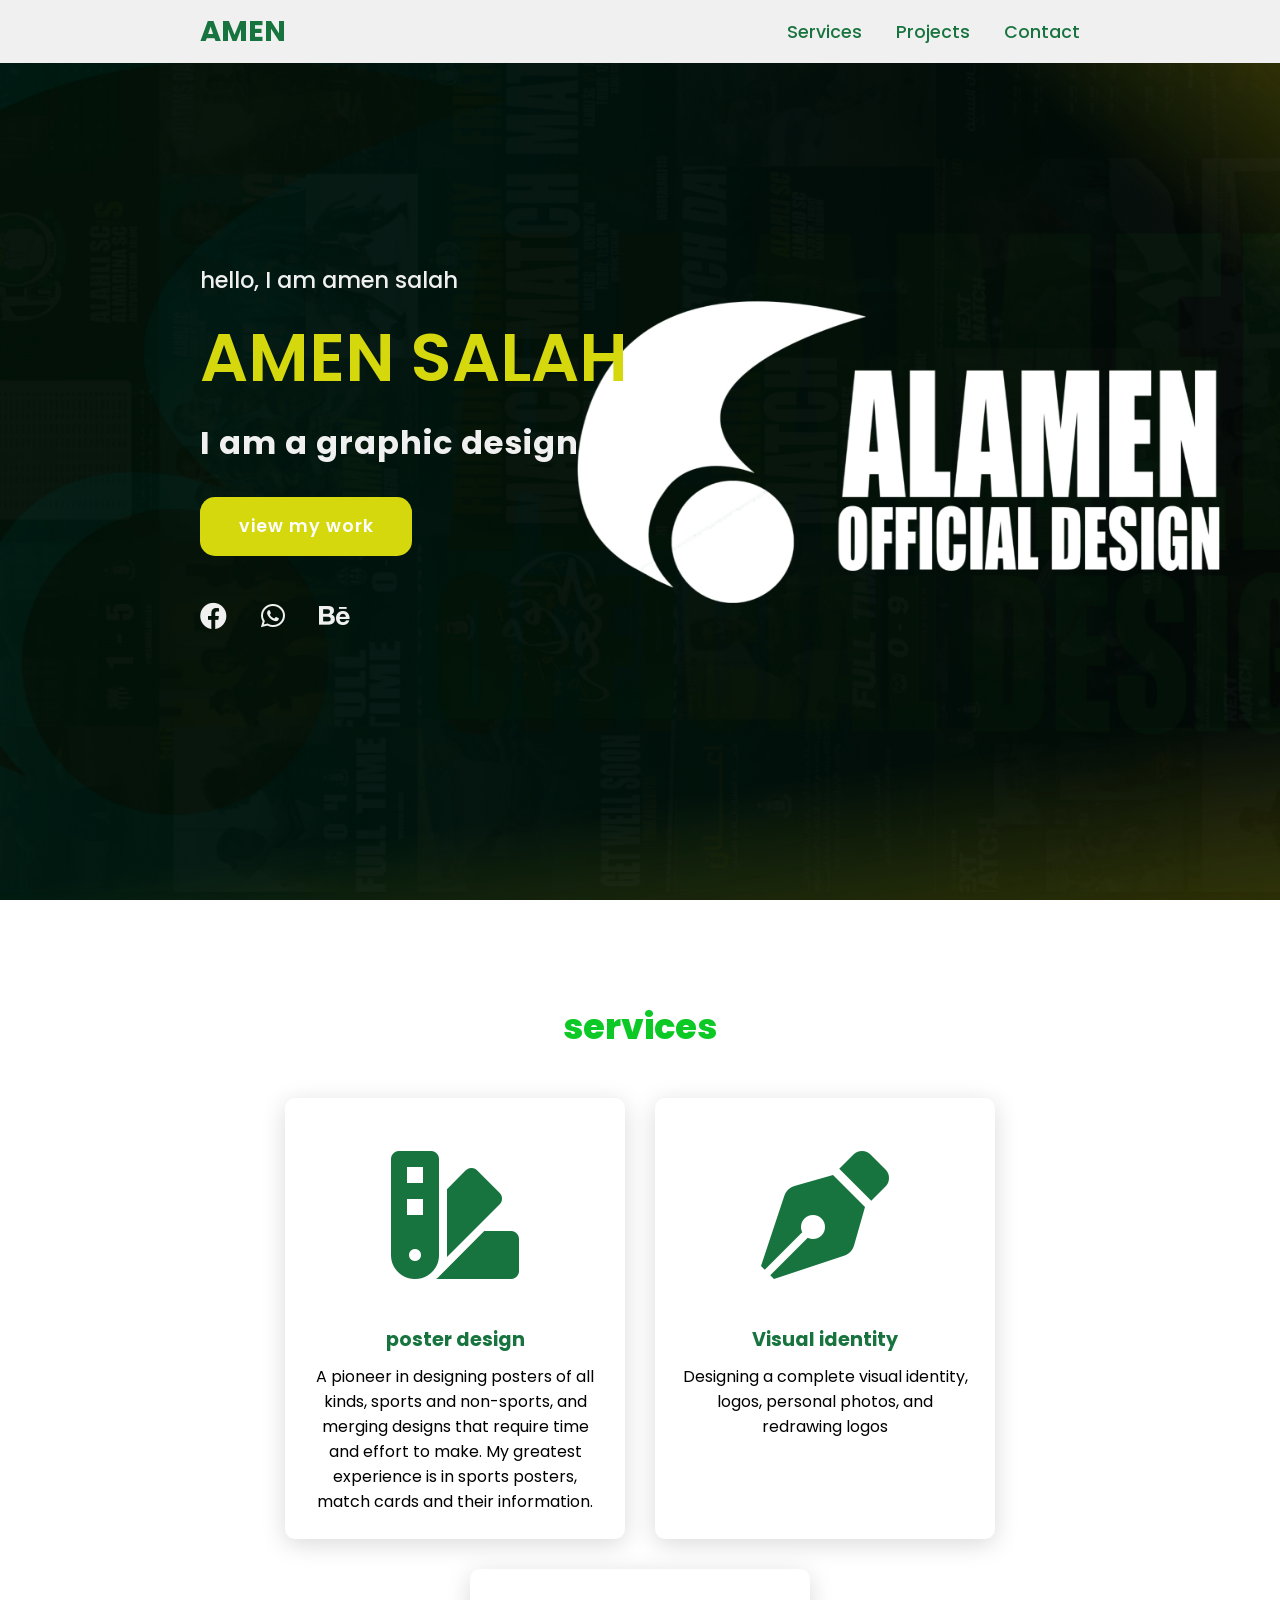
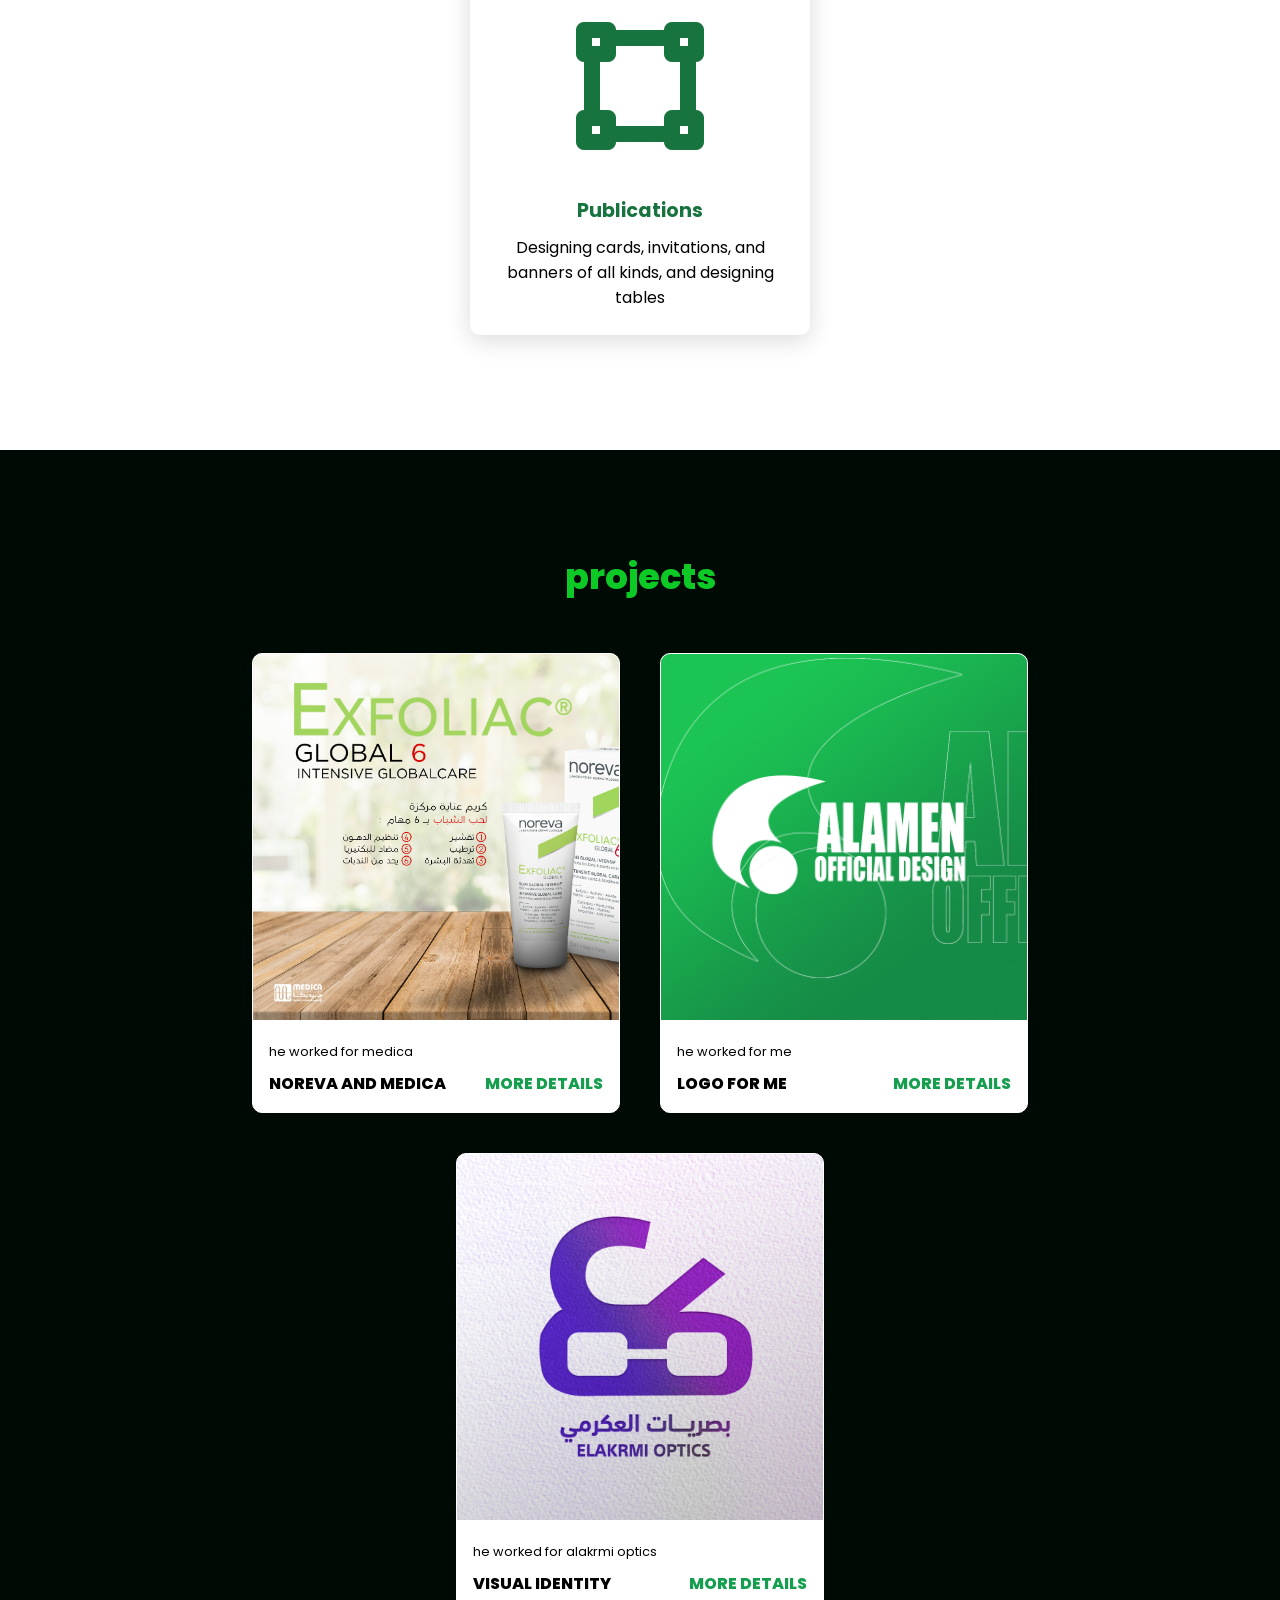
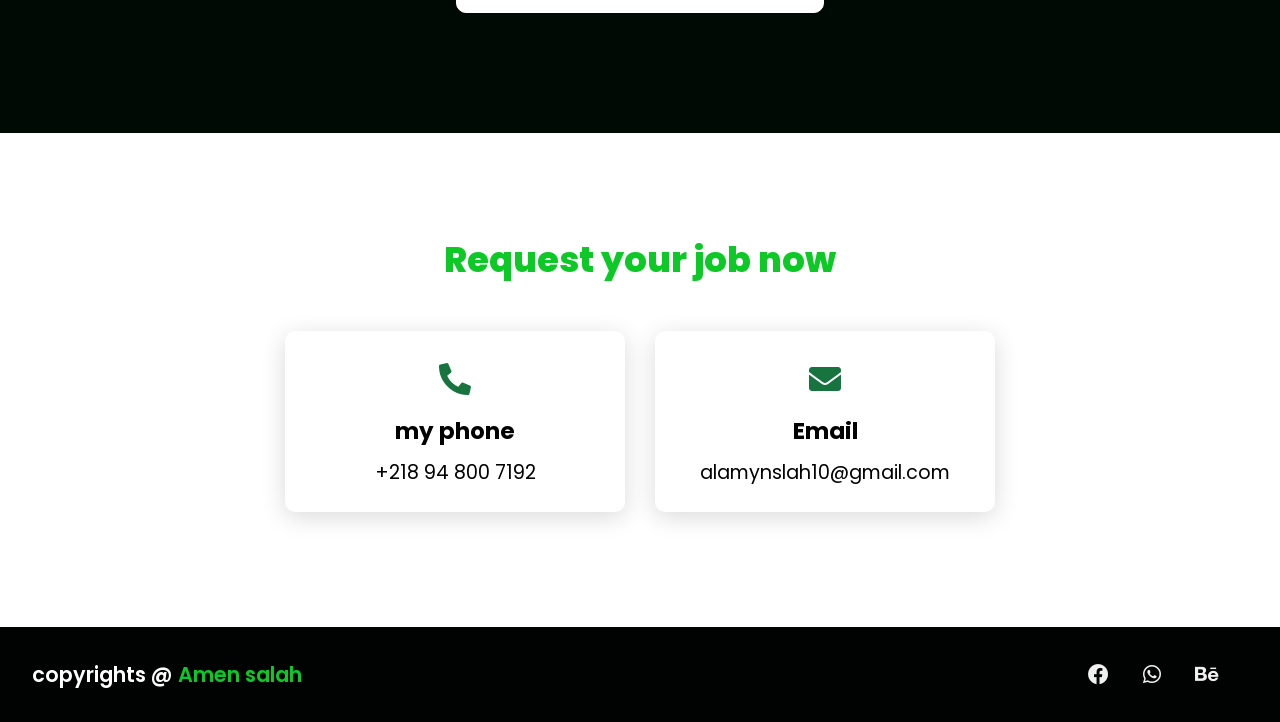
==== index.html @ eafa8920 "Add files via upload" ====
<!DOCTYPE html>
<html lang="en">
<head>
    <meta charset="UTF-8">
    <meta name="viewport" content="width=device-width, initial-scale=1.0">
    <link rel="stylesheet" href="https://cdnjs.cloudflare.com/ajax/libs/font-awesome/5.15.4/css/all.min.css">
    <link rel="stylesheet" href="style.css">
    <title>Amen salah</title>
</head>
<body>

    <header>
        <a href="#" class="Logo">AMEN</a>
        <nav class="navigation"> 
            <a href="#services">Services</a>
            <a href="#projects">Projects</a>
            <a href="#contact">Contact</a>
        </nav>
    </header>
    


    <section class="main">
        <div>
            <h2>hello, I am amen salah<br><span>AMEN SALAH</span></h2>
            <h3>I am a graphic design</h3>
            <a href="projects" class="main-btn">view my work</a>
            <div class="social-icons">
                <a href="https://www.facebook.com/profile.php?id=100058685013651"><i class="fab fa-facebook"></i></a>
                <a href="https://wh.ms/218948007192"><i class="fab fa-whatsapp"></i></a>
                <a href="https://www.behance.net/amensalahaddinbelaid"><i class="fab fa-behance"></i></a>
            </div>
        </div>
    </section>

    <section class="cards" id="services">
        <h2 class="title">services</h2>
        <div class="content">
    <div class="card">
        <div class="icon">
            <i class="fas fa-swatchbook"></i>
        </div>
        <div class="info">
            <h3>poster design</h3>
            <p>A pioneer in designing posters of all kinds, sports and non-sports, and merging designs that require time and effort to make. My greatest experience is in sports posters, match cards and their information.</p>
        </div>
    </div>
    <div class="card">
        <div class="icon">
            <i class="fas fa-pen-nib"></i>
        </div>
        <div class="info">
            <h3>Visual identity</h3>
            <p>Designing a complete visual identity, logos, personal photos, and redrawing logos</p>
        </div>
    </div>
    <div class="card">
        <div class="icon">
            <i class="fas fa-vector-square"></i>
        </div>
        <div class="info">
            <h3>Publications</h3>
            <p>Designing cards, invitations, and banners of all kinds, and designing tables</p>
        </div>
    </div>
        </div>
    </section>

    <section class="projects" id="projects">
        <h2 class="title">projects</h2>
        <div class="content">
            <div class="project-card">
                <div class="project-image">
                    <img src="images/نهتا.jpg" alt="">
                </div>
                <div class="project-info">
                    <p class="project-category">he worked for medica</p>
                    <strong class="project-title">
                        <span>noreva and medica</span>
                        <a href="https://www.behance.net/gallery/182348035/noreva-and-medica" class="more-details">MORE DETAILS</a>
                    </strong>
                </div>
            </div>
            <div class="project-card">
                <div class="project-image">
                    <img src="images/ghgcjh.jpg" alt="">
                </div>
                <div class="project-info">
                    <p class="project-category">he worked for me</p>
                    <strong class="project-title">
                        <span>Logo for me</span>
                        <a href="https://www.behance.net/gallery/182348529/Logo-for-me" class="more-details">MORE DETAILS</a>
                    </strong>
                </div>
            </div>
            <div class="project-card">
                <div class="project-image">
                    <img src="images/9866103_223.jpg" alt="">
                </div>
                <div class="project-info">
                    <p class="project-category">he worked for alakrmi optics</p>
                    <strong class="project-title">
                        <span>Visual identity</span>
                        <a href="https://www.behance.net/gallery/182348913/Alakrmi-optice" class="more-details">MORE DETAILS</a>
                    </strong>
                </div>
            </div>
        </div>
    </section>

    <section class="cards contact" id="contact">
        <h2 class="title">Request your job now</h2>
        <div class="contact">
            <div class="card">
                <div class="icon">
                    <i class="fas fa-phone-alt"></i>
                </div>
                <div class="info">
                    <h3>my phone</h3>
                    <p>+218 94 800 7192</p>
                </div>
            </div>
            <div class="card">
                <div class="icon">
                    <i class="fas fa-envelope"></i>
                </div>
                <div class="info">
                    <h3>Email</h3>
                    <p>alamynslah10@gmail.com</p>
                </div>
            </div>
        <div>
    </section>

    <footer class="footer">
        <p class="footer-title">copyrights @ <span>Amen salah</span></p>
        <div class="social-icons">
            <a href="https://www.facebook.com/profile.php?id=100058685013651"><i class="fab fa-facebook"></i></a>
            <a href="https://wh.ms/218948007192"><i class="fab fa-whatsapp"></i></a>
            <a href="https://www.behance.net/amensalahaddinbelaid"><i class="fab fa-behance"></i></a>
        </div>
    </footer>

</body>
</html>
---- style.css ----
@import url('https://fonts.googleapis.com/css2?family=Poppins:ital,wght@0,200;0,300;0,400;0,500;0,600;0,700;0,800;0,900;1,100;1,200;1,300;1,400;1,500;1,600;1,700;1,800;1,900&display=swap');

*{
    font-family: 'Poppins', sans-serif;
    margin: 0;
    padding: 0;
    box-sizing: border-box;
    scroll-behavior: smooth;
}

header{
    background-color:#f0f0f0 ;
    width: 100%;
    position: fixed;
    z-index: 999;
    display: flex;
    justify-content: space-between;
    align-items: center;
    padding: 10px 200px ;
}


.Logo{
    text-decoration: none;
    color: #18743e;
    text-transform: uppercase;
    font-weight: 700;
    font-size: 1.8em;
}

.navigation a{
    color: #18743e;
    text-decoration: none;
    font-size: 1.1em;
    font-weight: 500;
    padding-left: 30px;
}

.navigation a:hover{
    color: rgb(177, 221, 17);
}

section {
    padding: 100px 200px;
}

.main {
    width: 100%;
    min-height: 100vh;
    display: flex;
    align-items: center;
    background: url(images/٢٠٢٣١٠١٦_٢٢٤٨١٤.jpg) no-repeat;
    background-size: cover;
    background-position: center;
    background-attachment: fixed;
}

.main h2 {
    color: #f0f0f0;
    font-size: 1.4em;
    font-weight: 500;
}

.main h2 span {
    display: inline-block;
    margin-top: 10px;
    color: #d5d80d;
    font-size: 3em;
    font-weight: 600;
}

.main h3 {
    color: #f0f0f0;
    font-size: 2em;
    font-weight: 700;
    letter-spacing: 1px;
    margin-top: 10px;
    margin-bottom: 30px;
}

.main-btn {
    color: #ffffff;
    background-color: #d5d80d;
    text-decoration: none;
    font-size: 1.1em;
    font-weight: 600;
    display: inline-block;
    padding: 0.9375em 2.1875em;
    letter-spacing: 1px;
    border-radius: 15px;
    margin-bottom: 40px;
    transition: 0.7s ease;
}

.main-btn:hover {
    background-color: #9fa110;
    transform: scale(1.1, 1.1);
}

.social-icons a {
    color: #f0f0f0;
    font-size: 1.7em;
    padding-right: 30px;
}

.title {
    display: flex;
    justify-content: center;
    color: #0cc926;
    font-size: 2.2em;
    font-weight: 800;
    margin-bottom: 30px;
}

.cards {
    background-color: #ffffff;
}

.content {
    display: flex;
    justify-content: center;
    flex-direction: row;
    flex-wrap: wrap;
}

.card {
    background-color: #ffffff;
    width: 21.25em;
    box-shadow: 0 5px 25px rgba(1 1 1 / 15%);
    border-radius: 10px;
    padding: 25px;
    margin: 15px;
    transition: 0.7s ease;
}

.card:hover {
    transform: scale(1.1, 1.1);
}

.icon {
    color: #18743e;
    font-size: 8em;
    text-align: center;
}

.info {
    text-align: center;
}

.info h3 {
    color: #18743e;
    font-size: 1.2em;
    font-weight: 700;
    margin: 10px;
}

.projects {
    background-color: #000a04;
}

.projects .content {
    margin-top: 30px;
}

.project-card {
    background-color: #ffffff;
    border: 1px solid #ffffff;
    min-height: 14em;
    width: 23em;
    overflow: hidden;
    border-radius: 10px;
    margin: 20px;
    transition: 0.7s ease;
}

.project-card:hover {
    transform: scale(1.1);
}

.project-card:hover .project-image {
    opacity: o.9;
}

.project-image img {
    width: 100%;
}

.project-info {
    padding: 1em;
}

.project-category {
    font-size: 0.8em;
    color: #000;
}

.project-title {
    display: flex;
    justify-content: space-between;
    text-transform: uppercase;
    font-weight: 800;
    margin-top: 10px;
}

.more-details {
    text-decoration: none;
    color: #169e4f;
}

.more-details:hover {
    color: #063319;
}

.contact {
    display: flex;
    justify-content: center;
    flex-direction: row;
    flex-wrap: wrap;
}

.contact .icon{
    font-size: 2em;
}

.contact .info h3 {
    color: #000;
}

.contact .info {
    font-size: 1.2em;
}

.footer {
    background-color: #000301;
    color: #ffffff;
    padding: 2em;
    display: flex;
    justify-content: space-between;
}

.footer-title {
    font-size: 1.3em;
    font-weight: 600;
}

.footer-title span {
    color: #0cc926;
}

.footer .social-icons a {
    font-size: 1.3em;
}

@media (max-width:1023px){
    header{
        padding: 12px 20px;
    }

    .navigation a{
        padding-left: 10px;
    }

    .title{
        font-size: 1.4em;
    }

    section{
        padding: 80px 20px;
    }

    .main-content h2{
        font-size: 1em;
    }

    .main-content h3{
        font-size: 1.6em;
    }

    .content{
        flex-direction: column;
        align-items: center;
    }

}

@media (max-width:641px){
    body{
        font-size: 10px;
    }

    .main-content h2{
        font-size: 0.8em;
    }

    .main-content h3{
        font-size: 1.4em;
    }
}

@media (max-width:300px){
    body{
        font-size: 8px;
    }
}
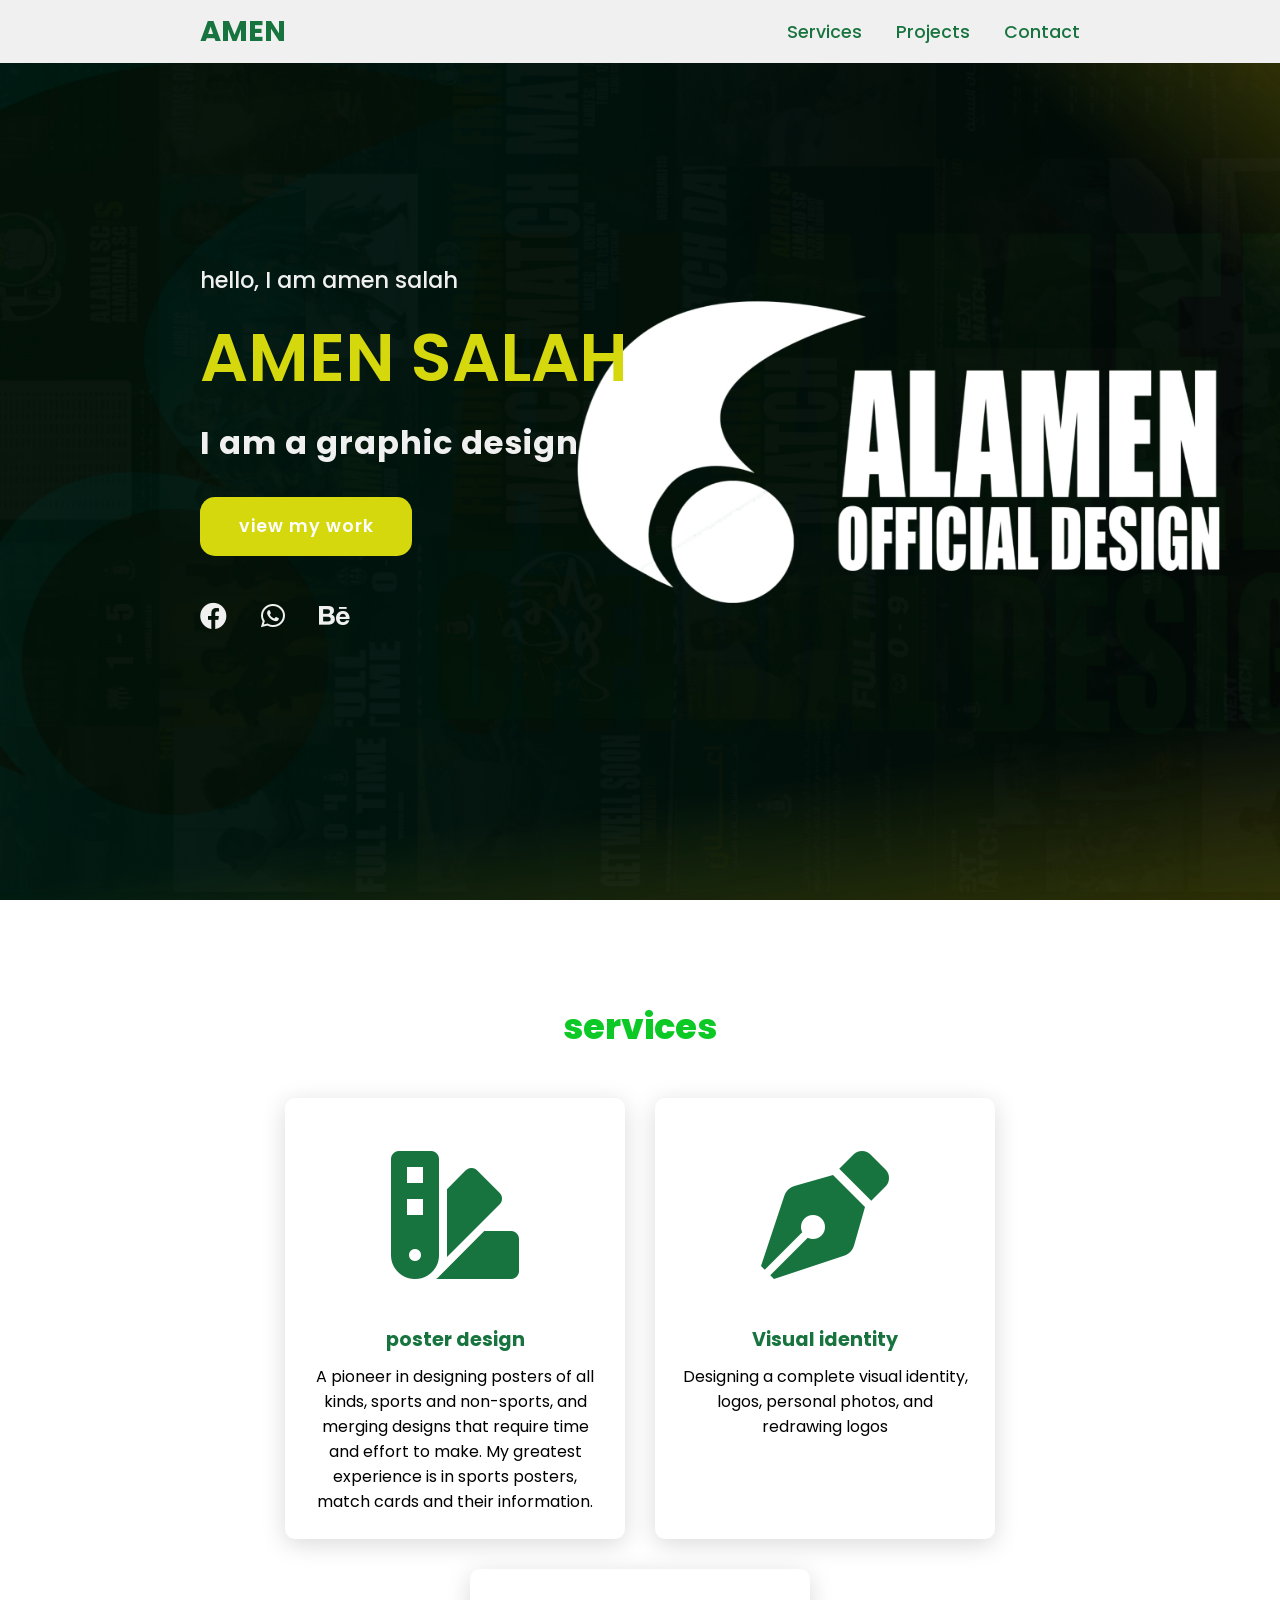
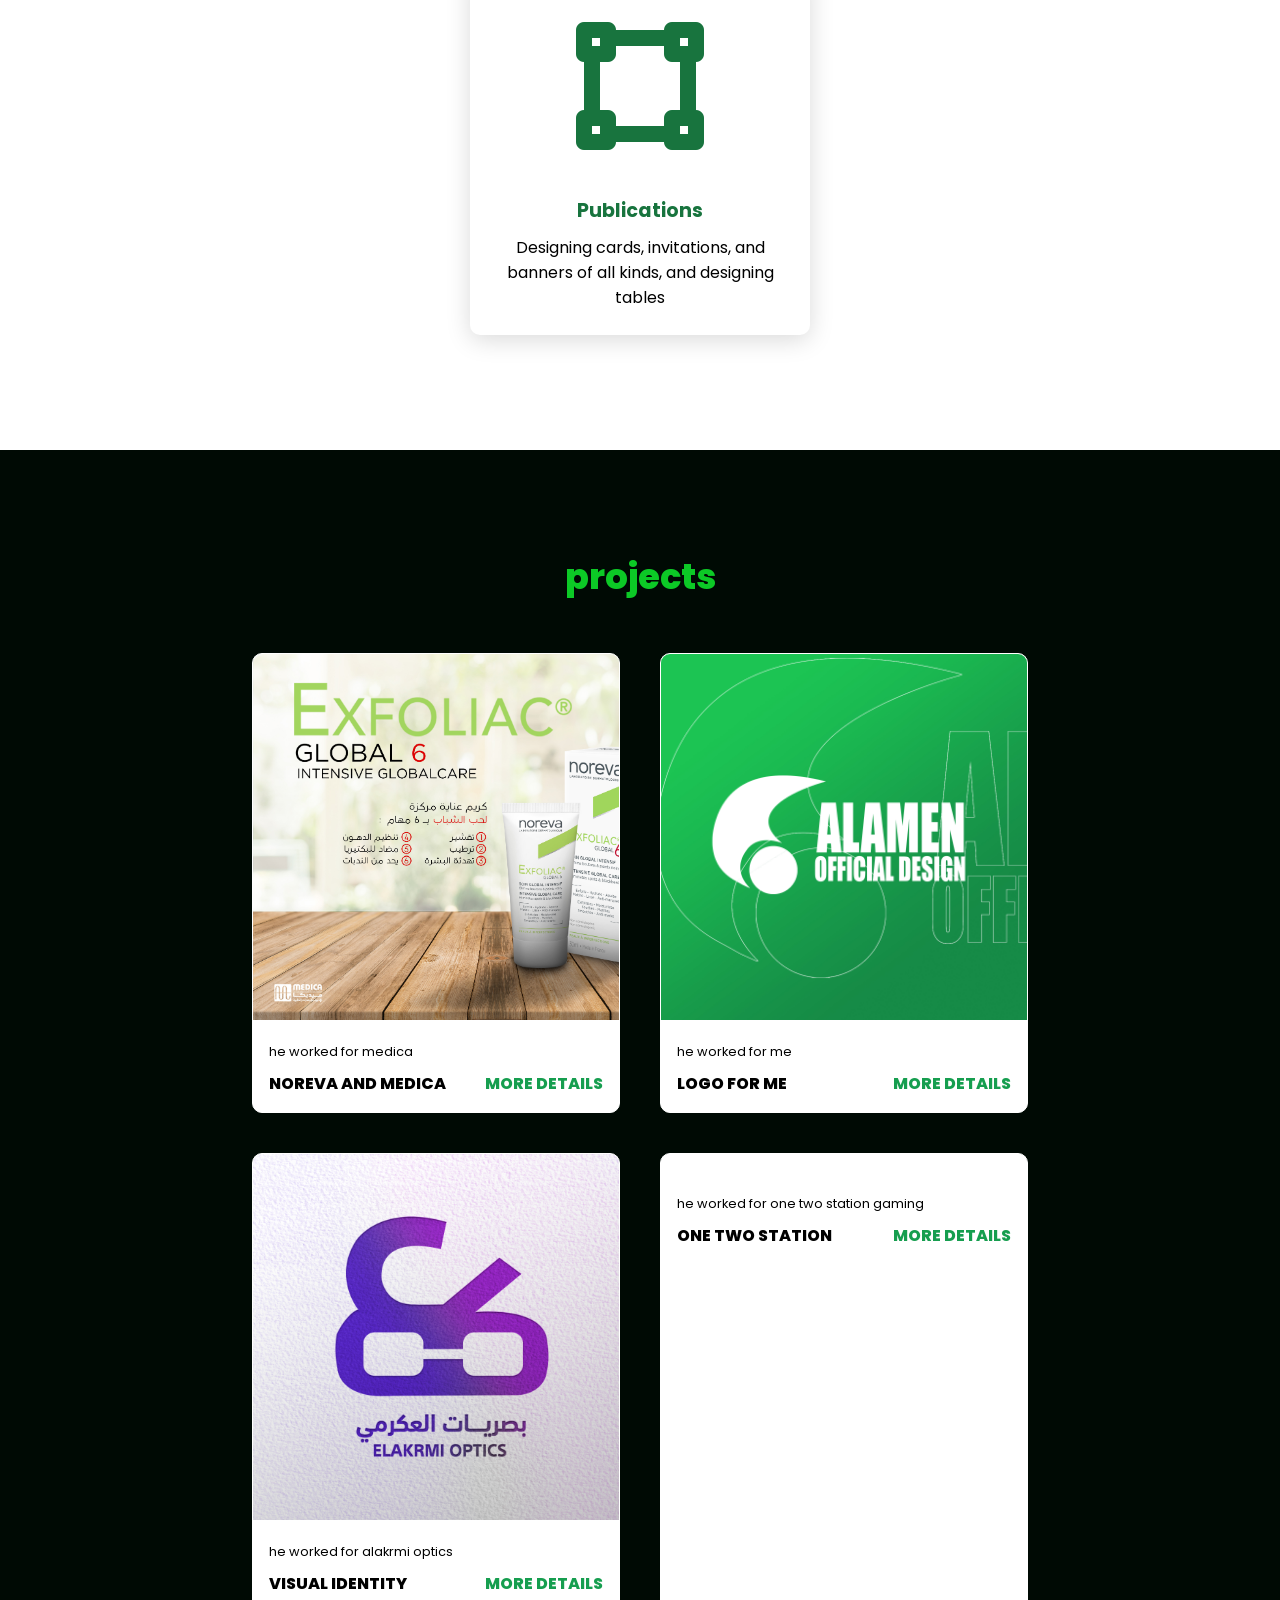
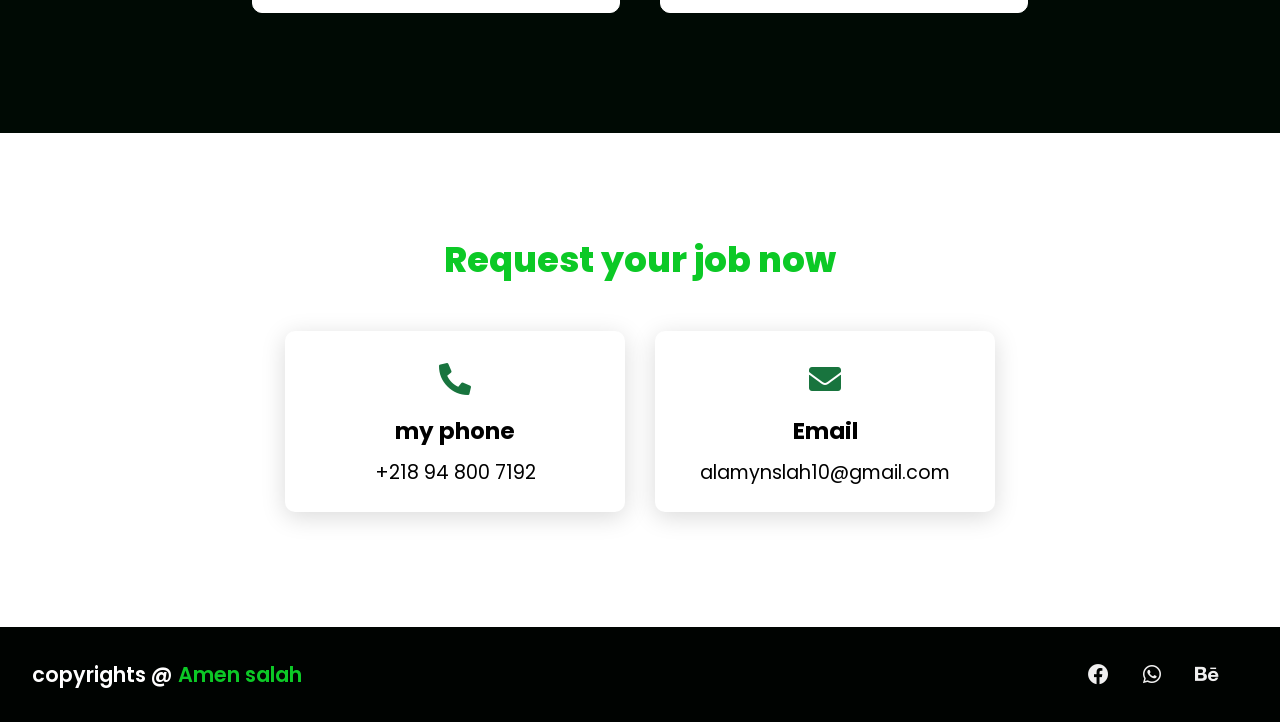
==== commit 8cb8a0dd: "Add files via upload" ====
--- a/index.html
+++ b/index.html
@@ -24,7 +24,7 @@
         <div>
             <h2>hello, I am amen salah<br><span>AMEN SALAH</span></h2>
             <h3>I am a graphic design</h3>
-            <a href="projects" class="main-btn">view my work</a>
+            <a href="https://www.behance.net/amensalahaddinbelaid" class="main-btn">view my work</a>
             <div class="social-icons">
                 <a href="https://www.facebook.com/profile.php?id=100058685013651"><i class="fab fa-facebook"></i></a>
                 <a href="https://wh.ms/218948007192"><i class="fab fa-whatsapp"></i></a>
@@ -105,6 +105,18 @@
                     </strong>
                 </div>
             </div>
+            <div class="project-card">
+                <div class="project-image">
+                    <img src="images/الافتتاح.jpg" alt="">
+                </div>
+                <div class="project-info">
+                    <p class="project-category">he worked for one two station gaming</p>
+                    <strong class="project-title">
+                        <span> one two station</span>
+                        <a href="https://www.behance.net/gallery/182611389/one-two-station-logo-design" class="more-details">MORE DETAILS</a>
+                    </strong>
+                </div>
+            </div>
         </div>
     </section>
 
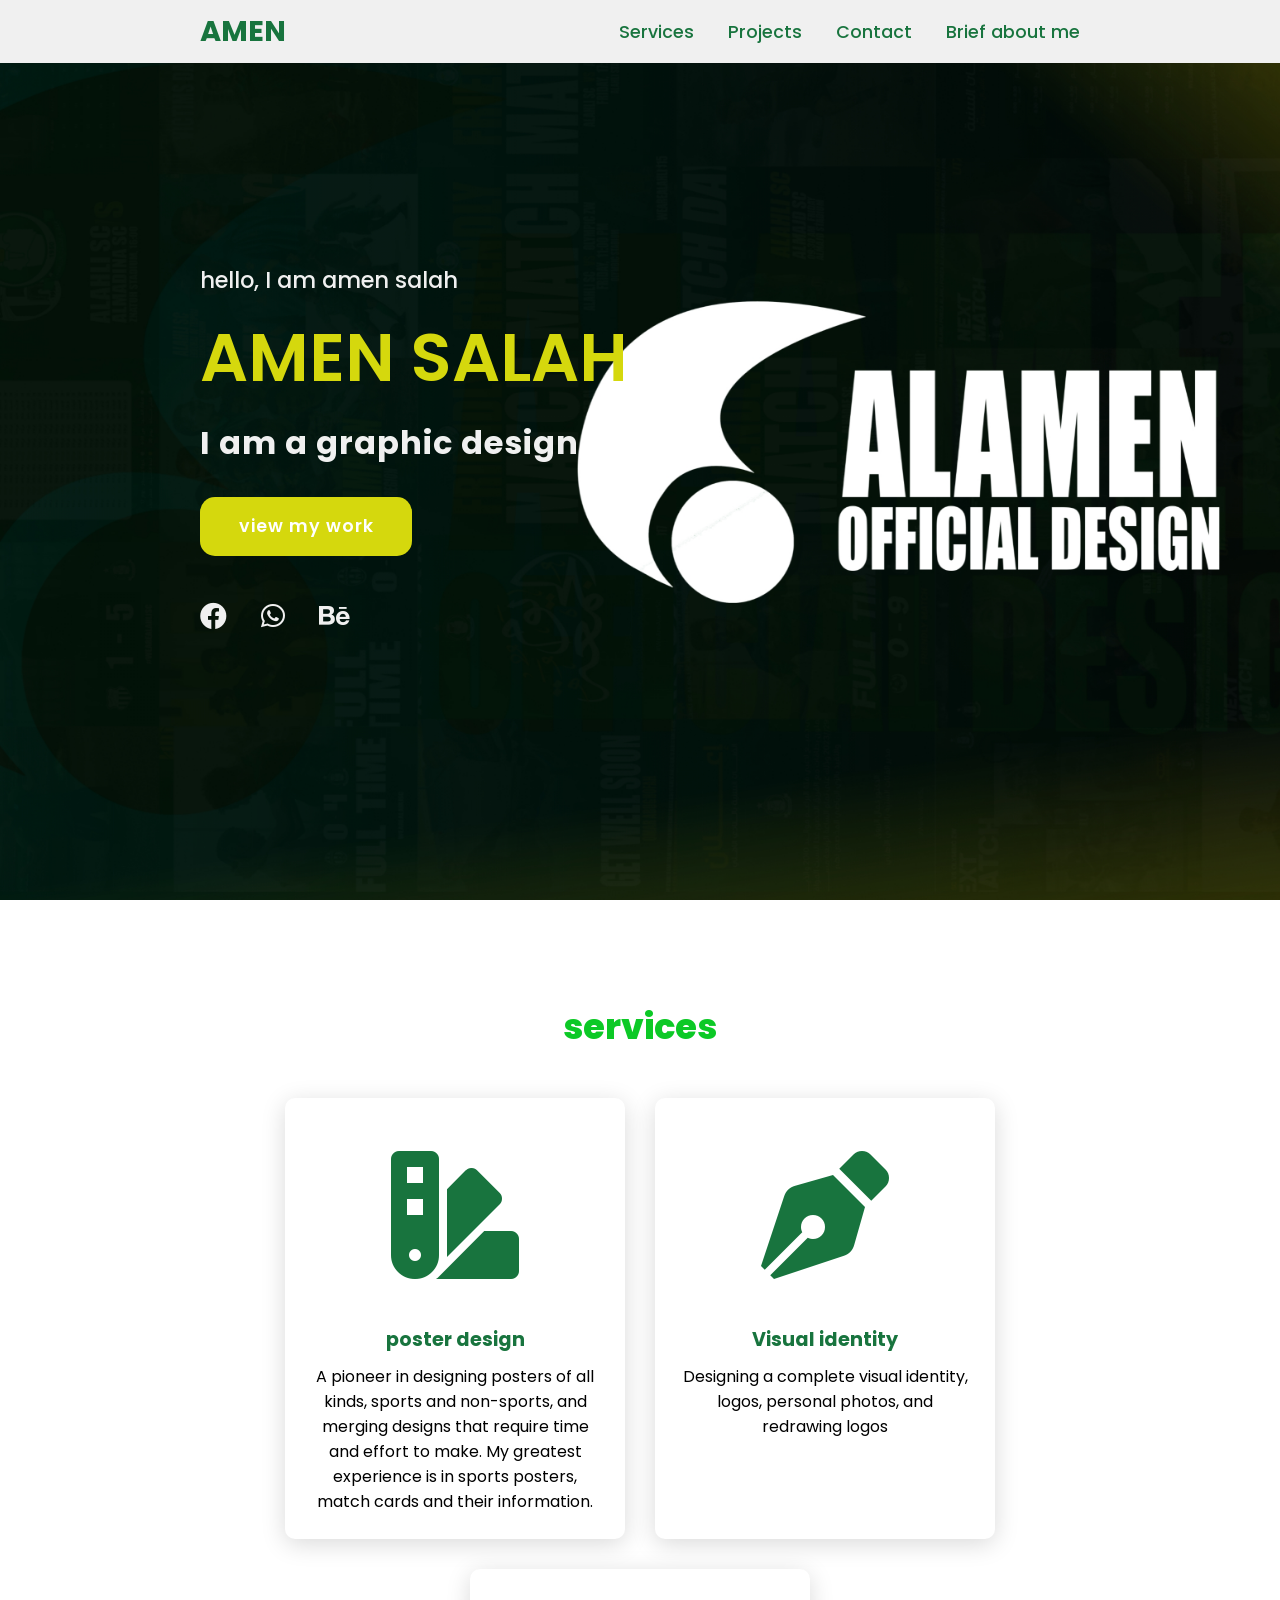
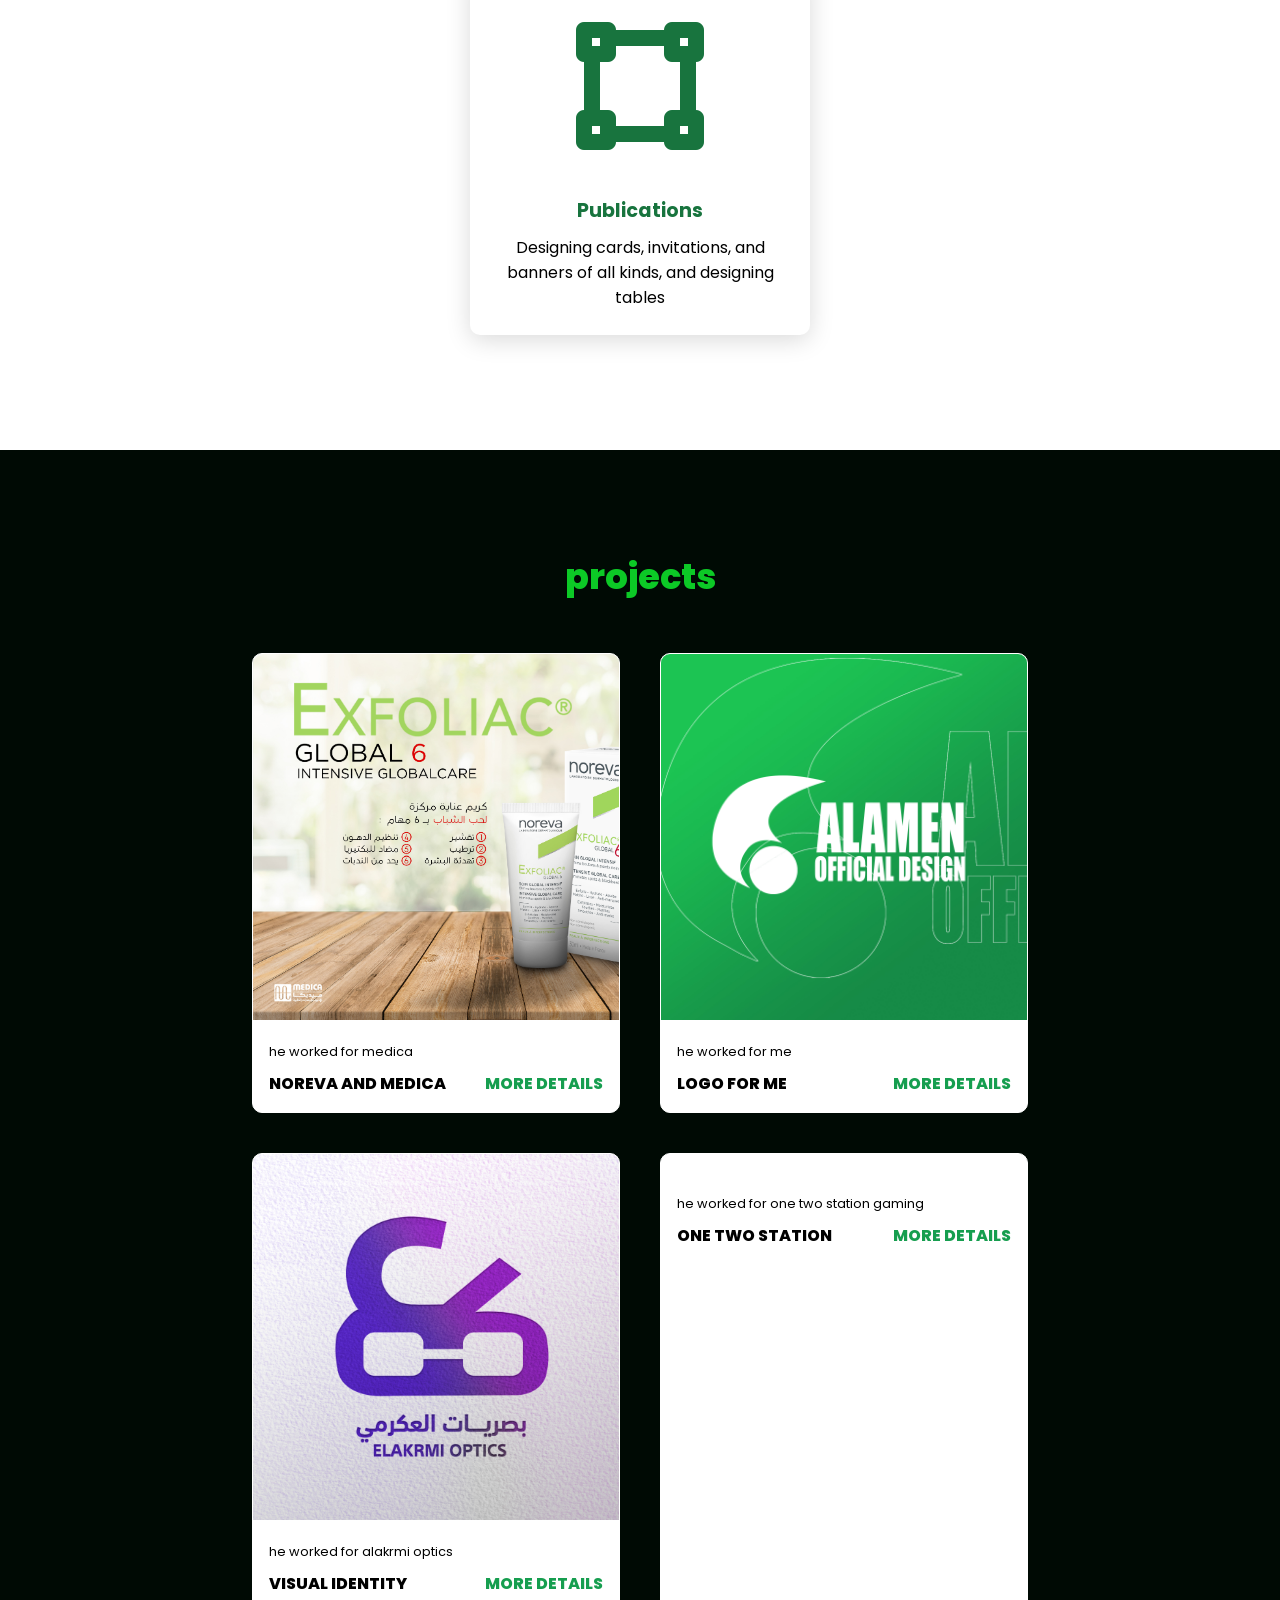
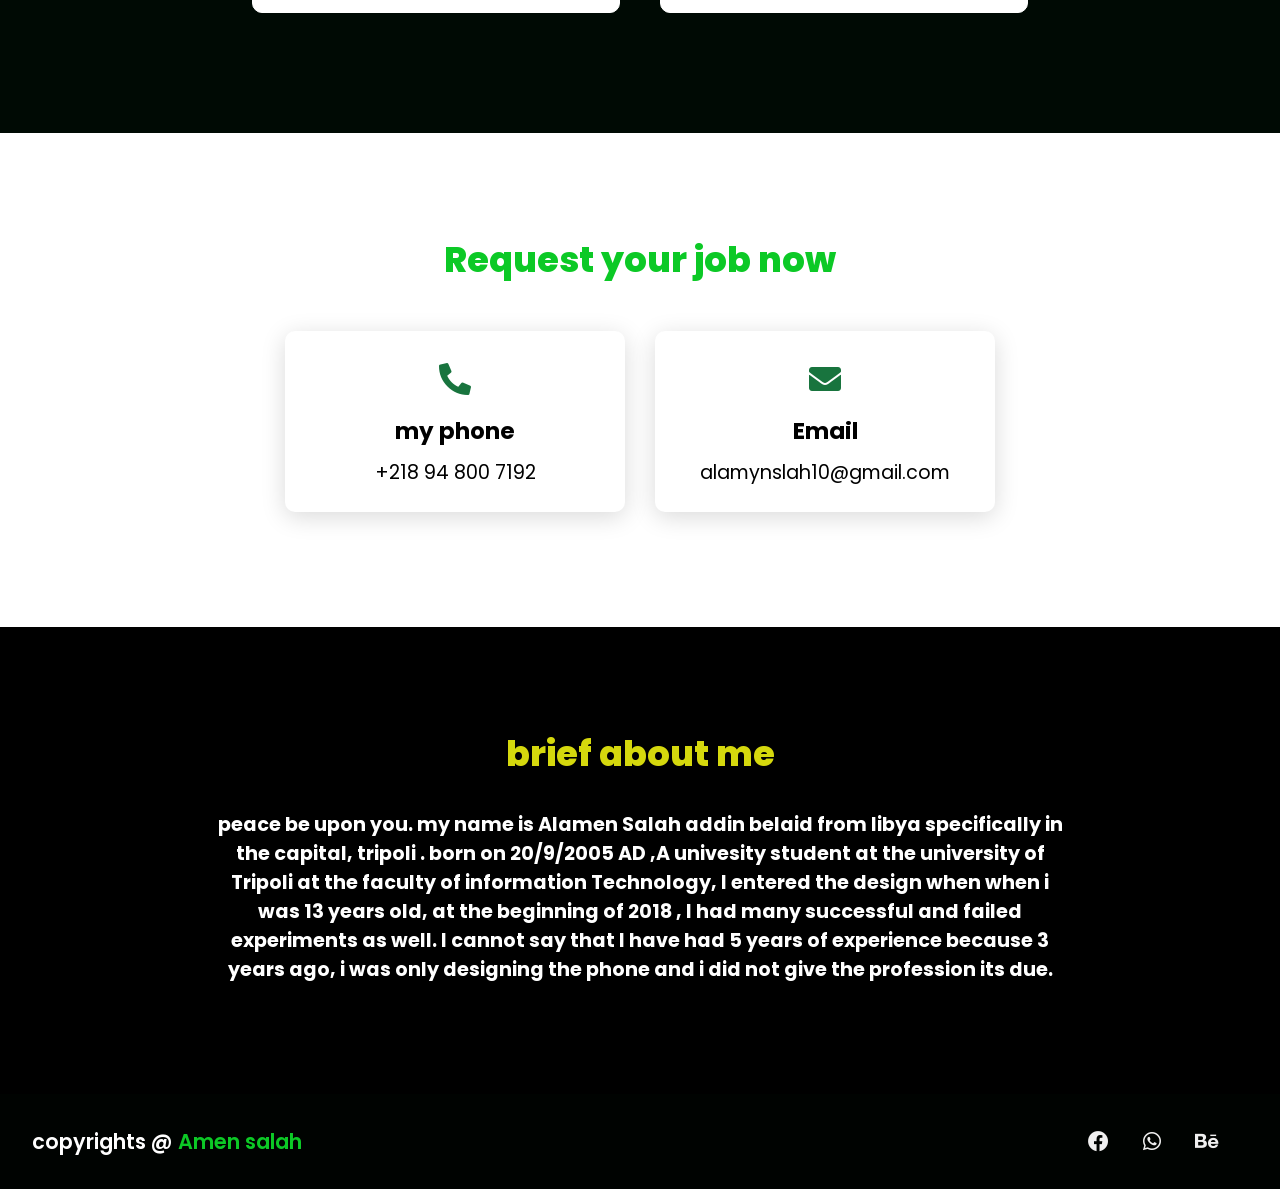
==== commit 2e548711: "Add files via upload" ====
--- a/index.html
+++ b/index.html
@@ -15,6 +15,7 @@
             <a href="#services">Services</a>
             <a href="#projects">Projects</a>
             <a href="#contact">Contact</a>
+            <a href="#brief about me">Brief about me</a>
         </nav>
     </header>
     
@@ -144,6 +145,13 @@
         <div>
     </section>
 
+    <section class="brief" id="brief about me">
+        <h2 class="title">brief about me</h2>
+        <div class="info">
+        <h4>peace be upon you. my name is Alamen Salah addin belaid from libya specifically in the capital, tripoli . born on 20/9/2005 AD ,A univesity student at the university of Tripoli at the faculty of information Technology, I entered the design when when i was 13 years old, at the beginning of 2018 , I had many successful and failed experiments as well. I cannot say that I have had 5 years of experience because 3 years ago, i was only designing the phone and i did not give the profession its due.</h4>
+        </div>
+    </section>
+
     <footer class="footer">
         <p class="footer-title">copyrights @ <span>Amen salah</span></p>
         <div class="social-icons">
--- a/style.css
+++ b/style.css
@@ -112,6 +112,21 @@
     margin-bottom: 30px;
 }
 
+.brief{
+    background-color: #000000;
+}
+
+.info h4 {
+    color: #ffffff;
+    font-size: 1.2em;
+    font-weight: 700;
+    margin: 10px;
+}
+
+.brief .title{
+    color: #d5d80d;
+}
+
 .cards {
     background-color: #ffffff;
 }
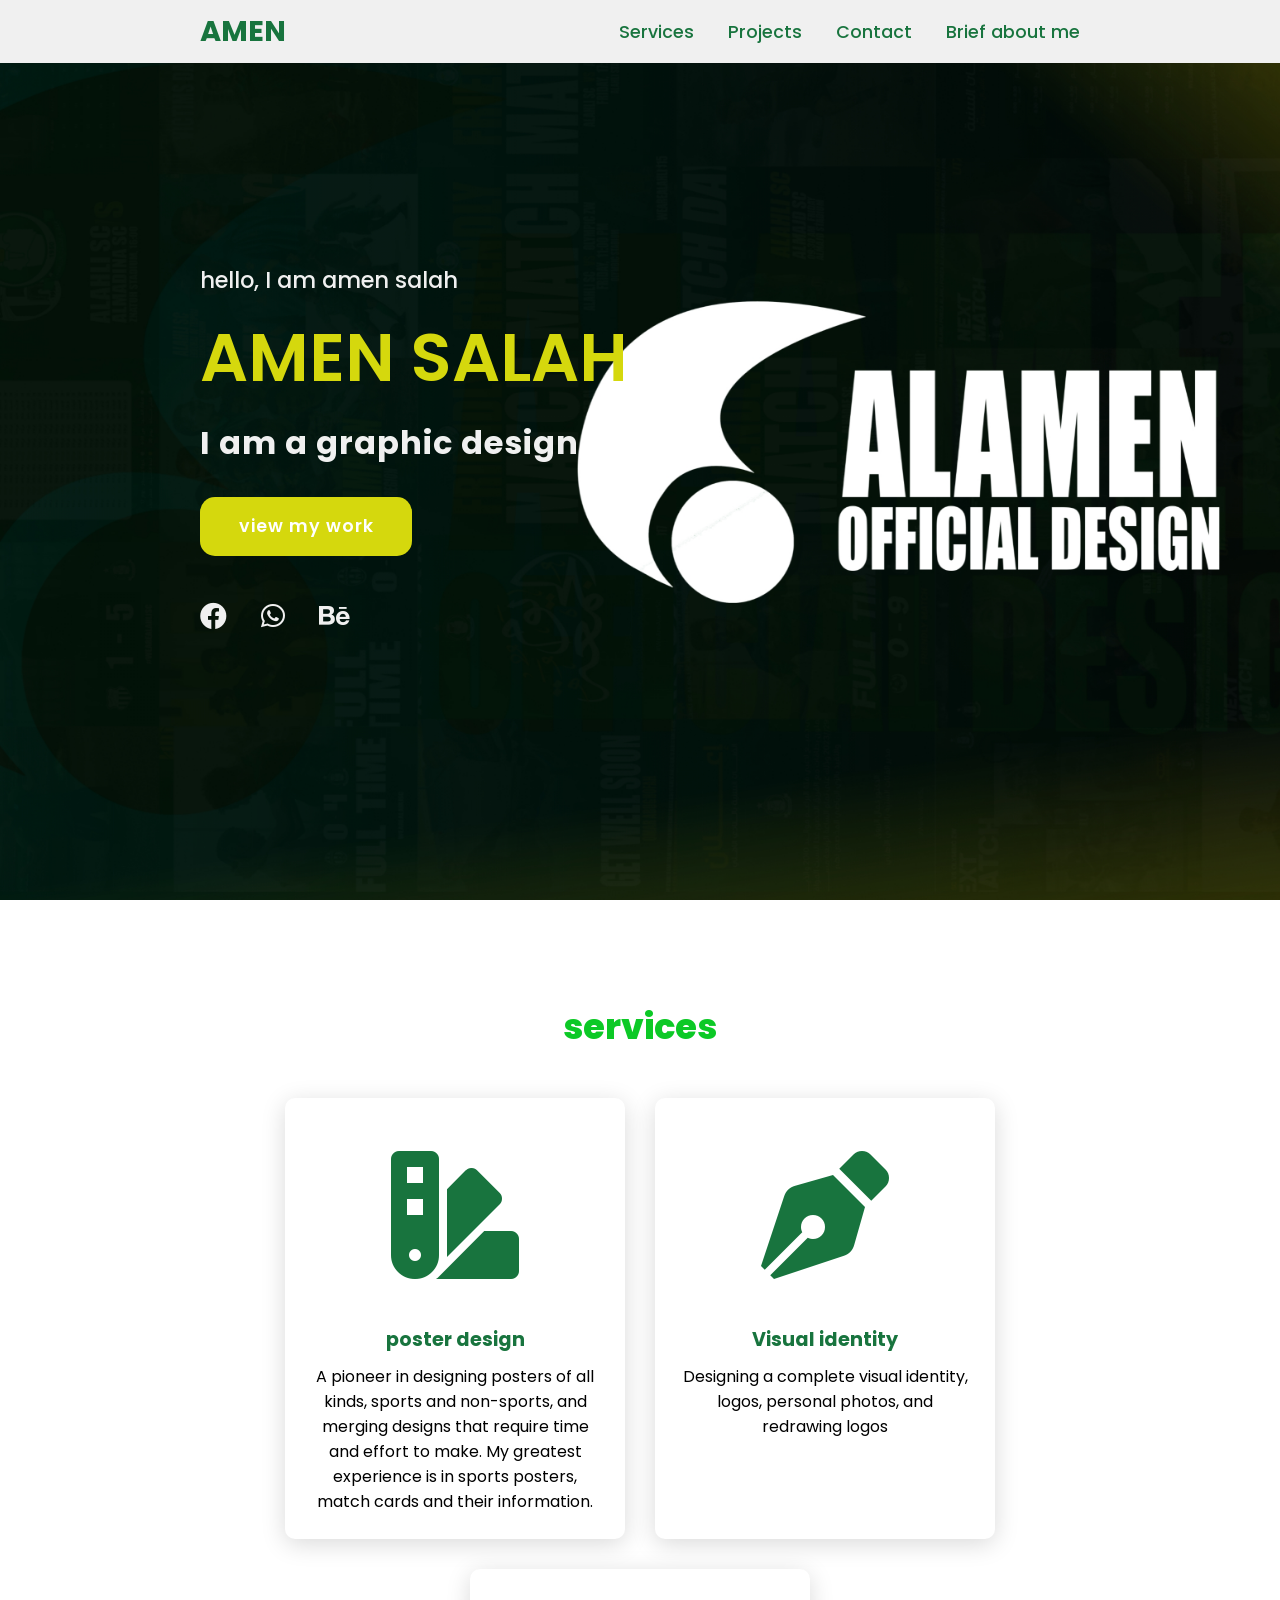
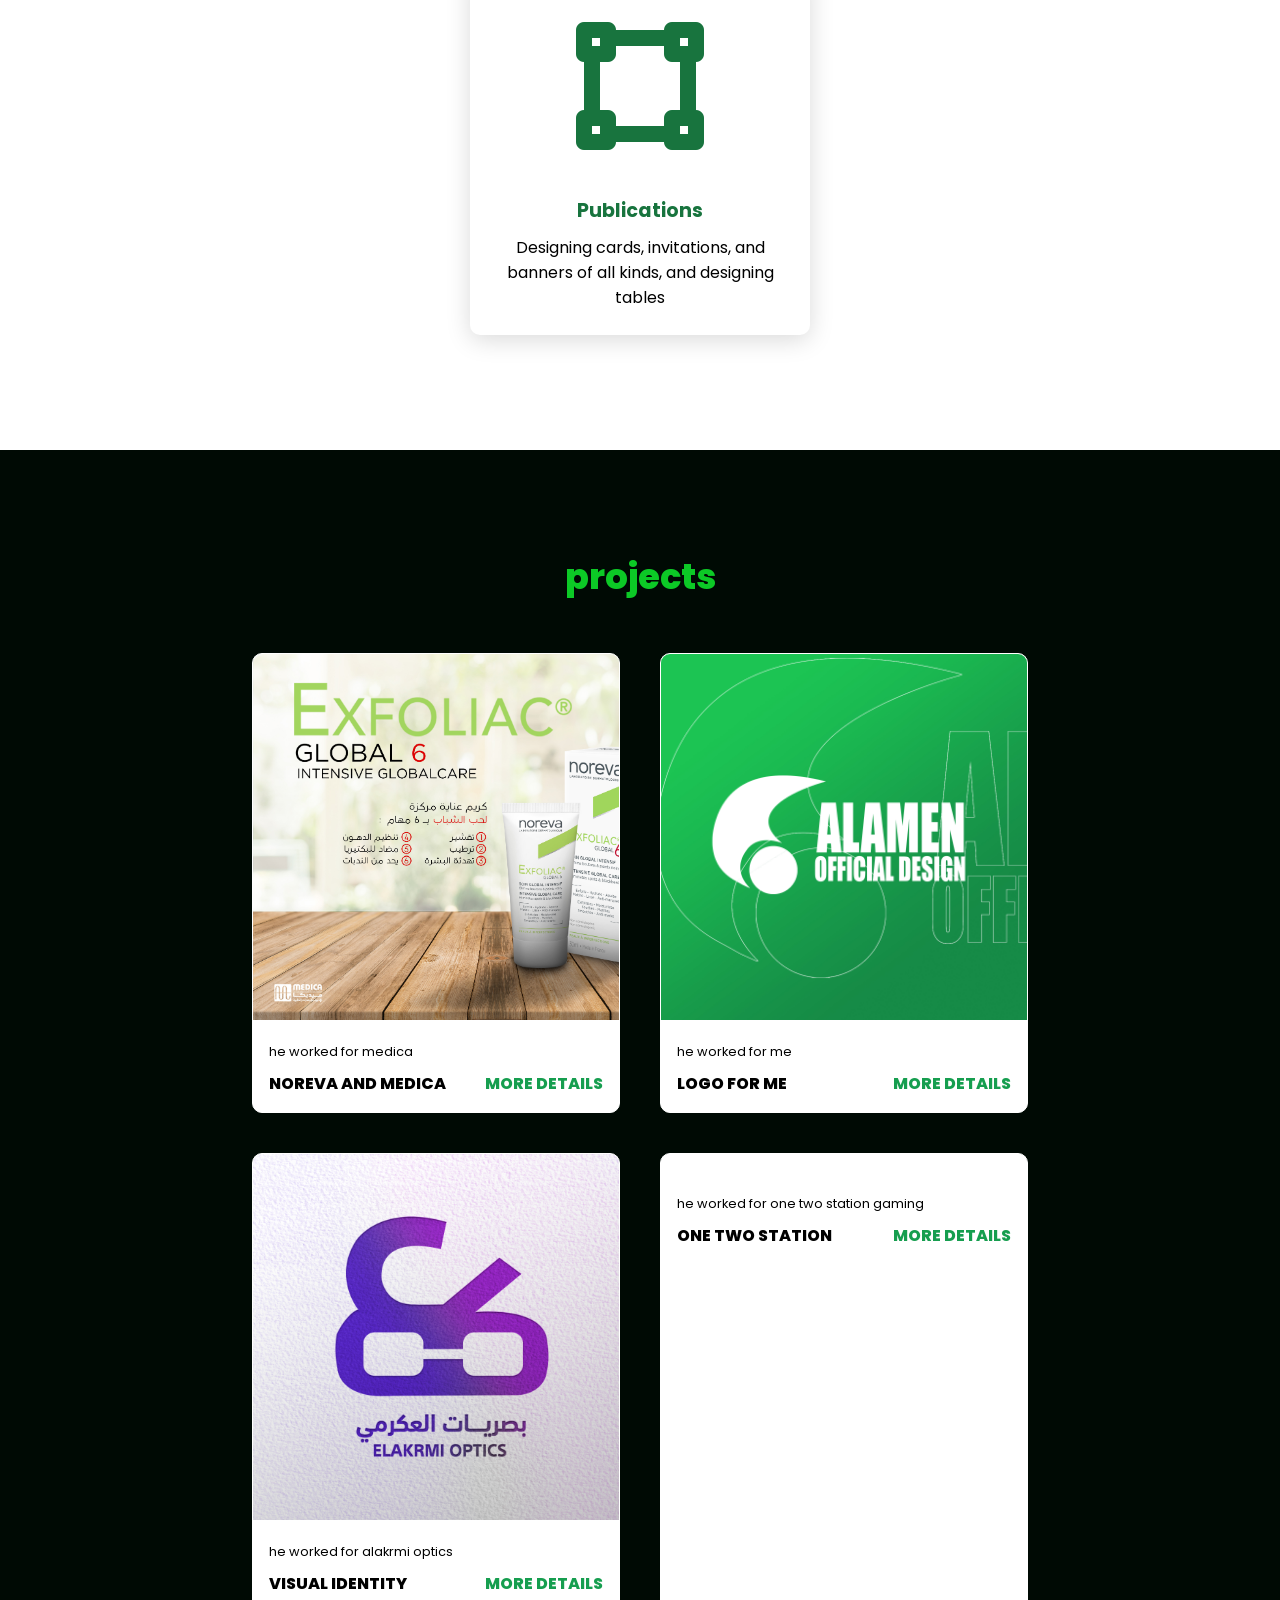
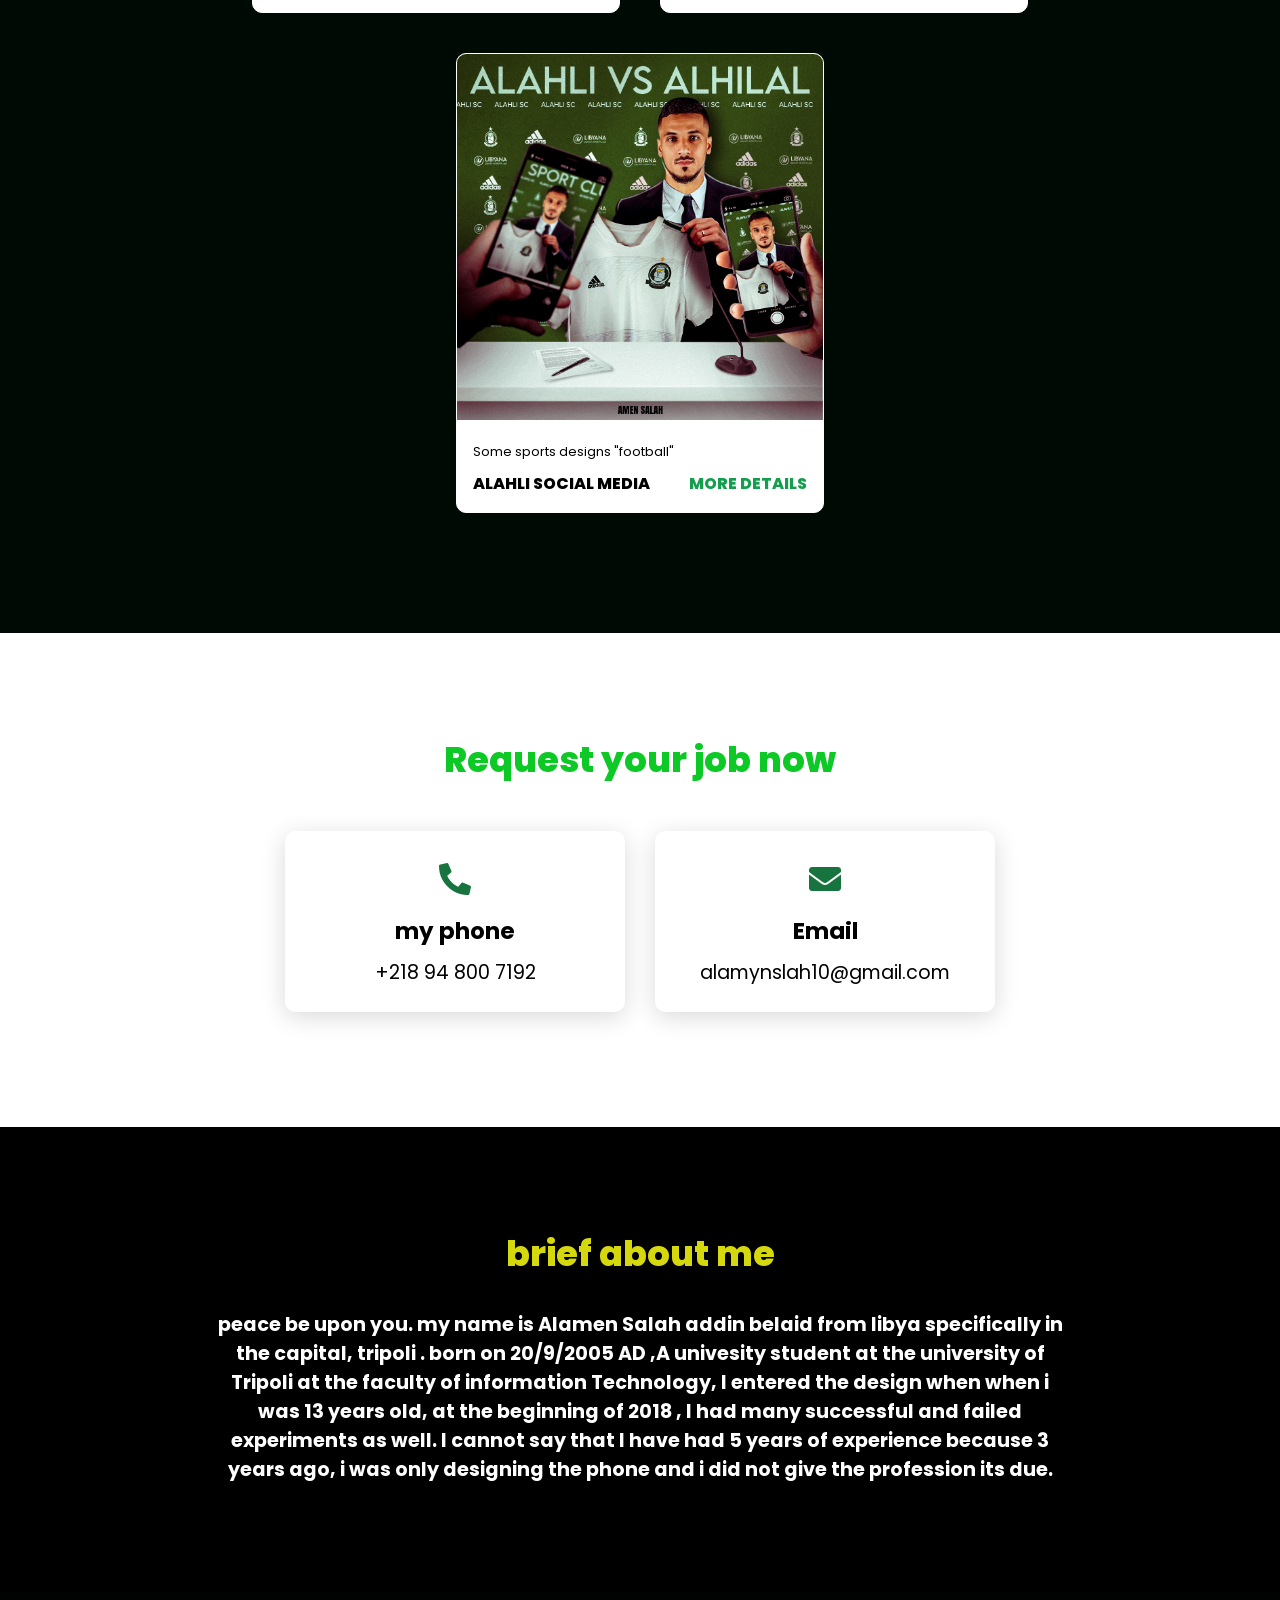
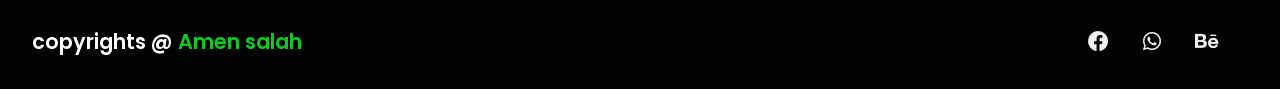
==== commit f97ded2b: "Add files via upload" ====
--- a/index.html
+++ b/index.html
@@ -118,6 +118,18 @@
                     </strong>
                 </div>
             </div>
+            <div class="project-card">
+                <div class="project-image">
+                    <img src="images/ytghrieodflgvk.jpg" alt="">
+                </div>
+                <div class="project-info">
+                    <p class="project-category">Some sports designs "football"</p>
+                    <strong class="project-title">
+                        <span>Alahli social media</span>
+                        <a href="https://www.behance.net/gallery/183821841/ALAHLI-SOCIAL-MEDIA" class="more-details">MORE DETAILS</a>
+                    </strong>
+                </div>
+            </div>
         </div>
     </section>
 
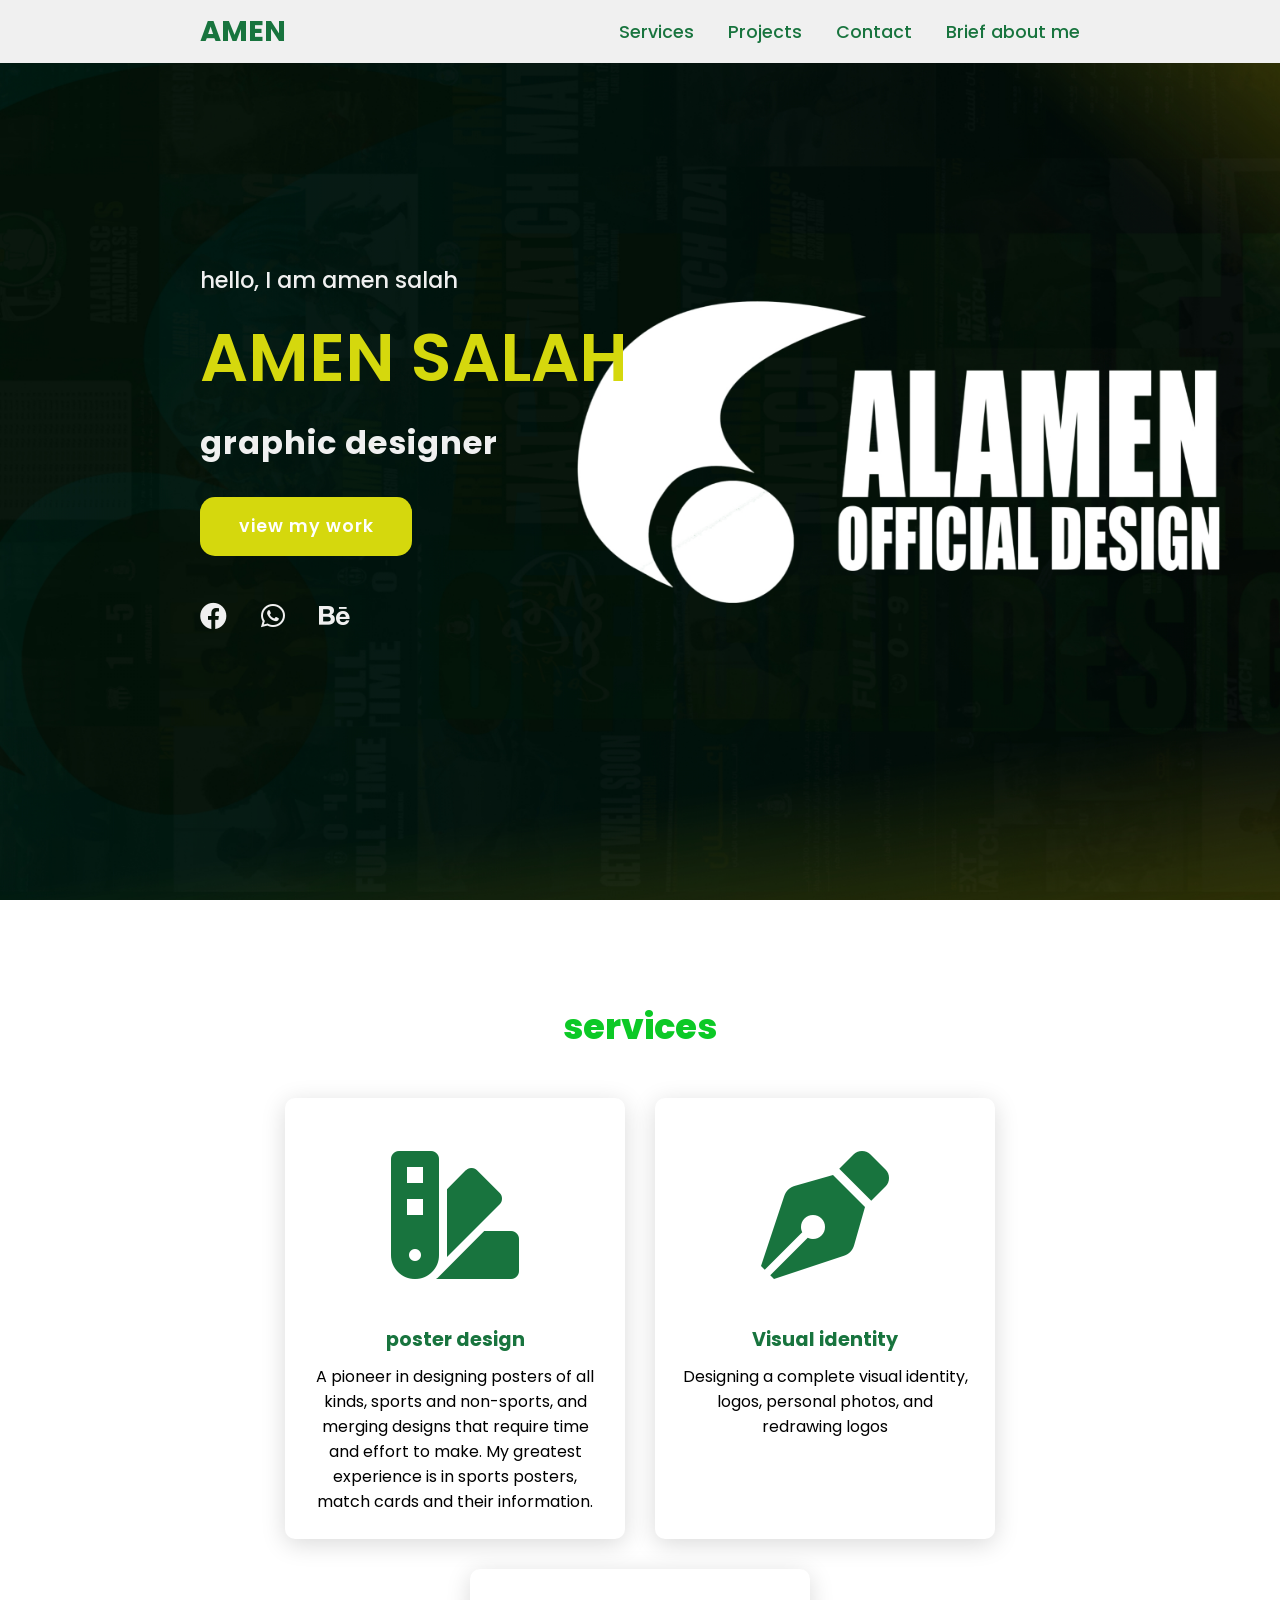
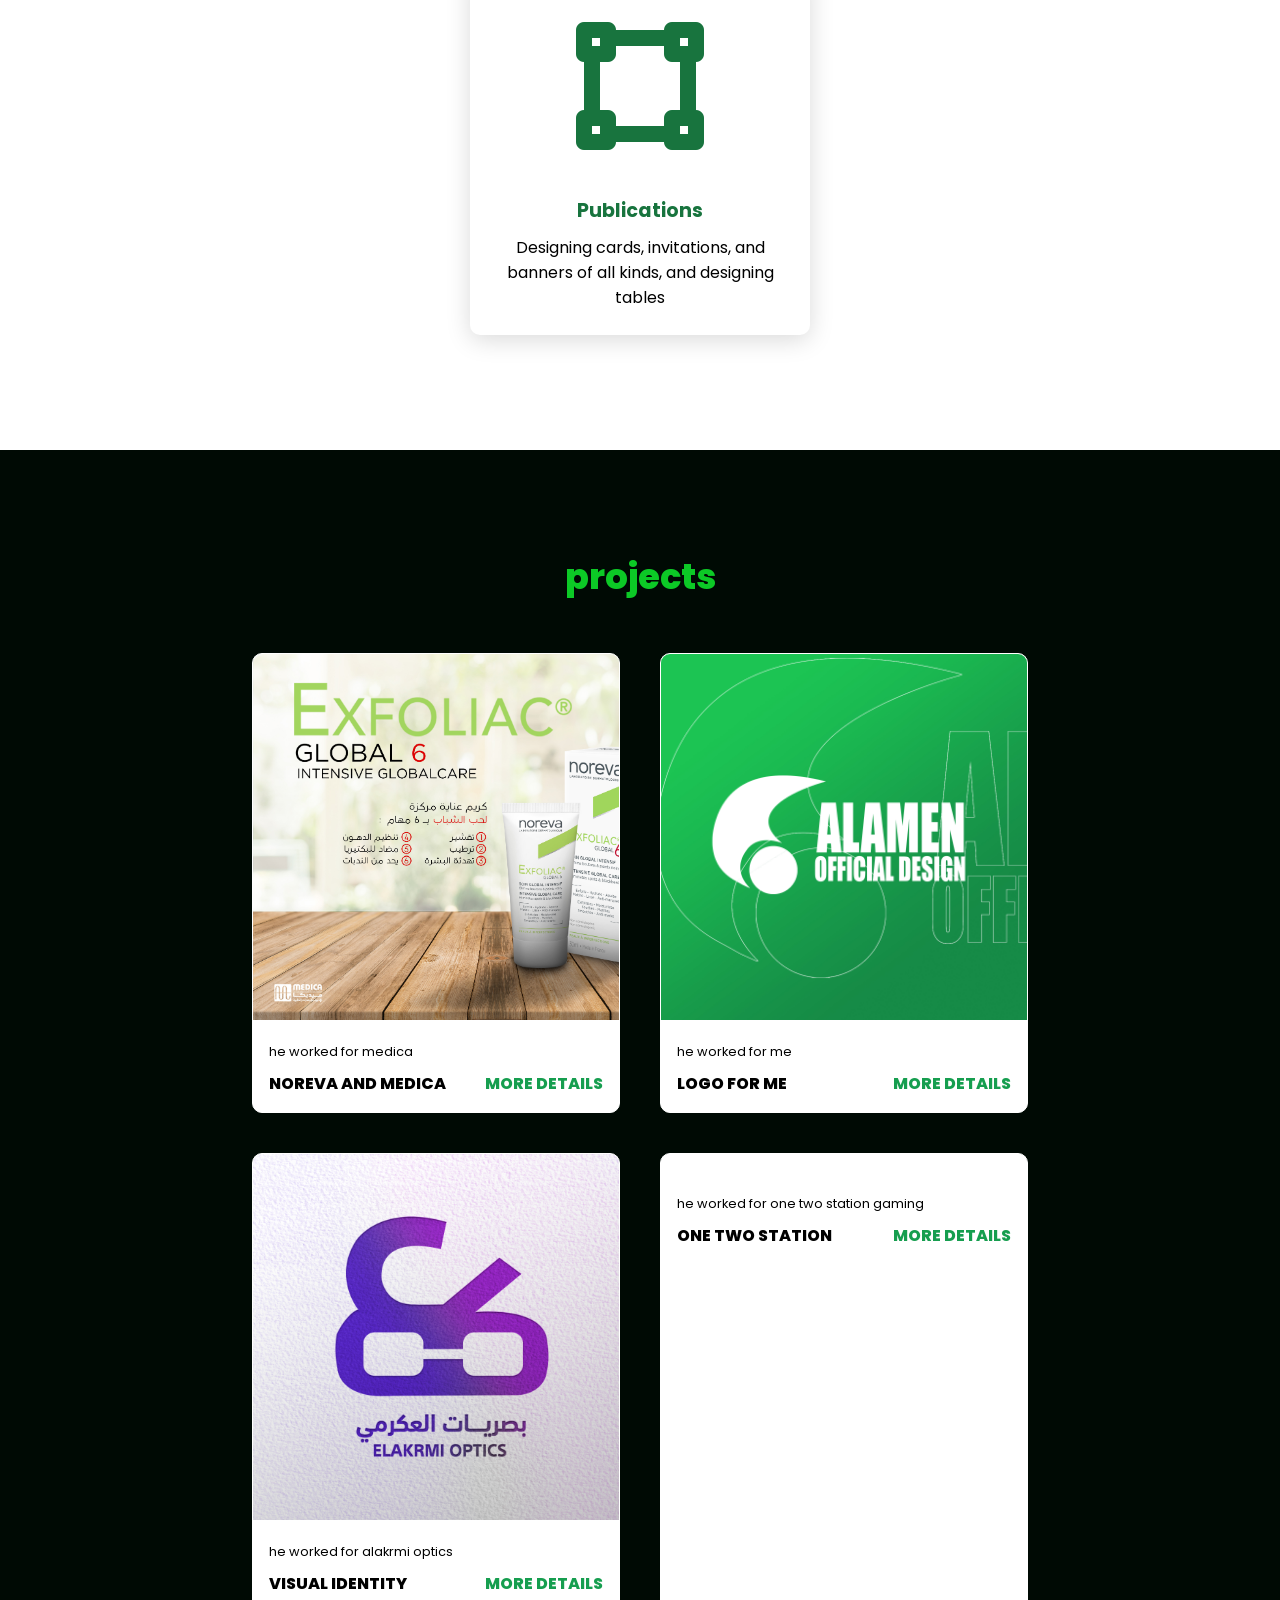
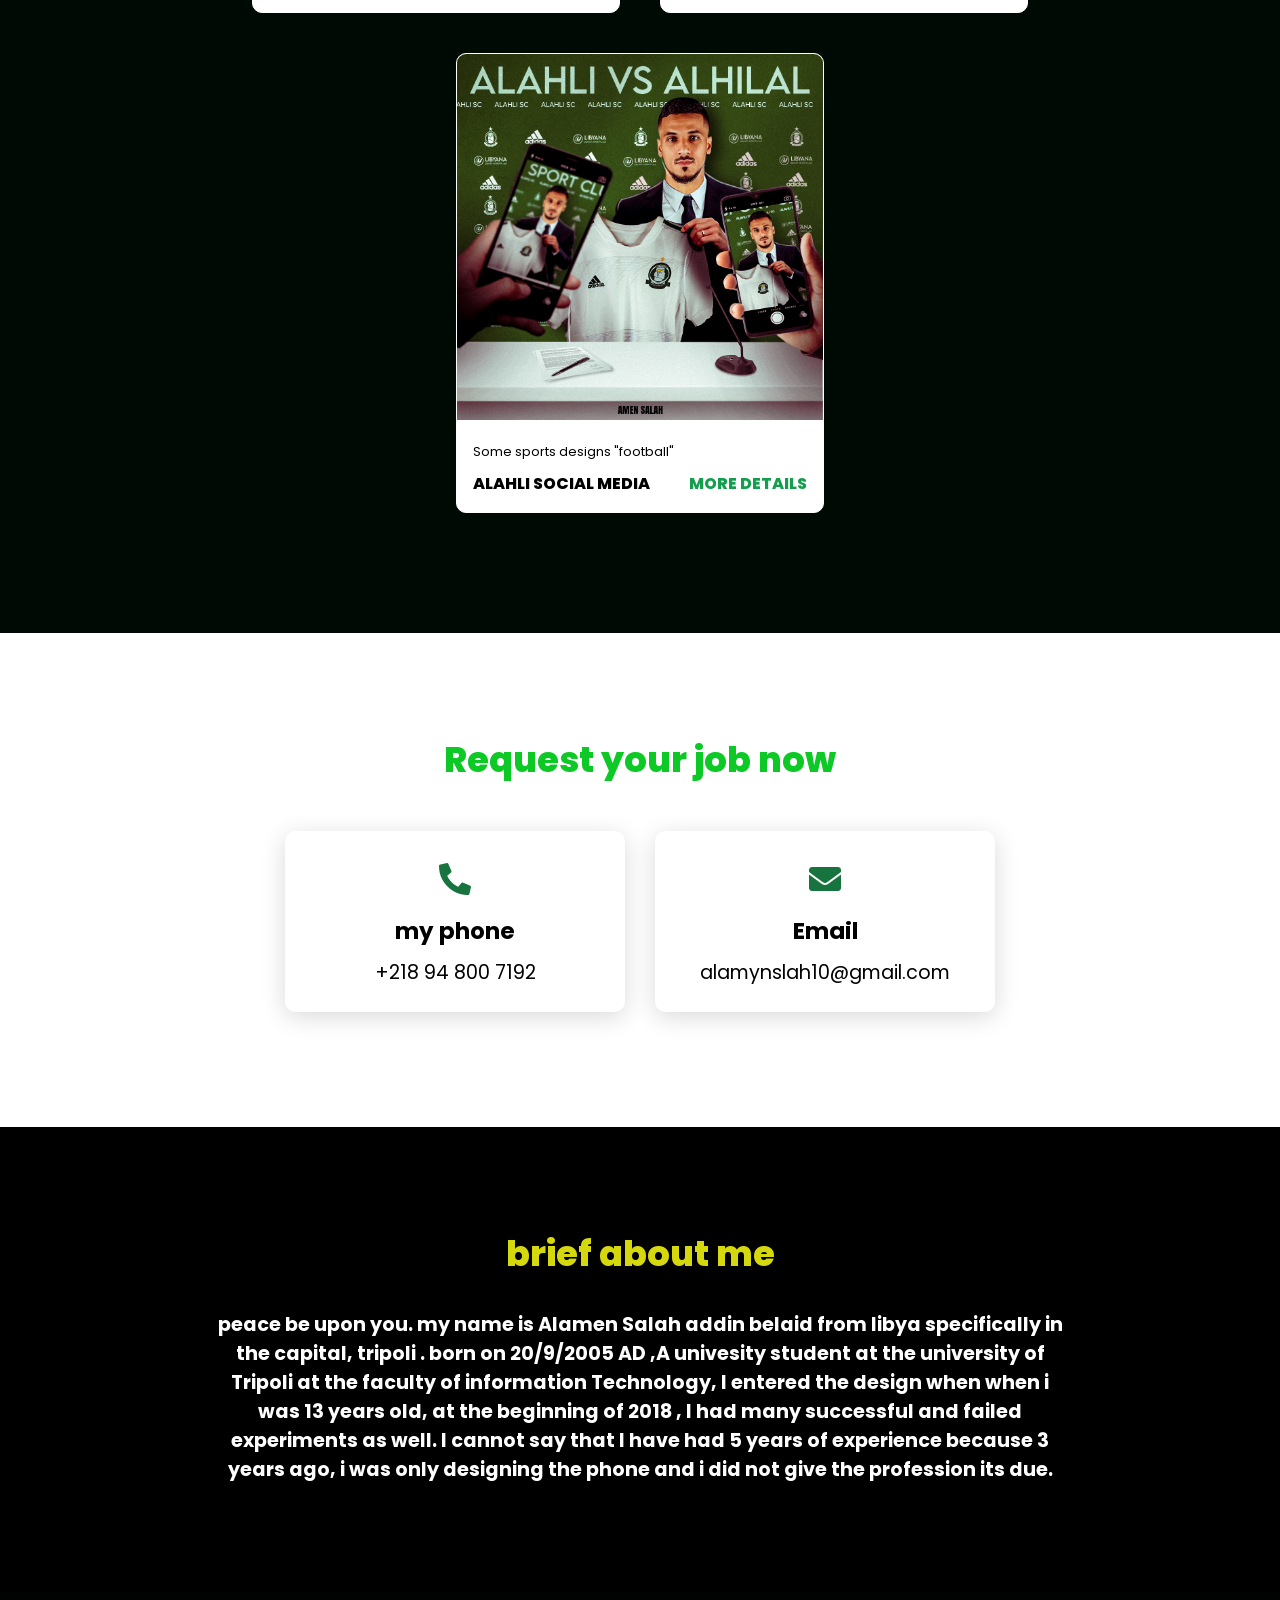
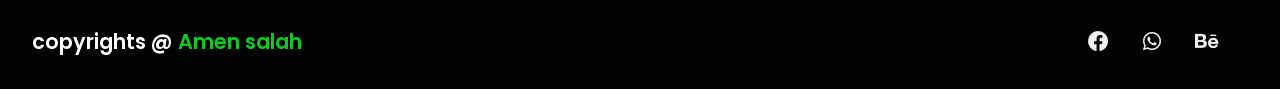
==== commit 24984b9d: "Add files via upload" ====
--- a/index.html
+++ b/index.html
@@ -24,7 +24,7 @@
     <section class="main">
         <div>
             <h2>hello, I am amen salah<br><span>AMEN SALAH</span></h2>
-            <h3>I am a graphic design</h3>
+            <h3>graphic designer</h3>
             <a href="https://www.behance.net/amensalahaddinbelaid" class="main-btn">view my work</a>
             <div class="social-icons">
                 <a href="https://www.facebook.com/profile.php?id=100058685013651"><i class="fab fa-facebook"></i></a>
@@ -72,7 +72,7 @@
         <div class="content">
             <div class="project-card">
                 <div class="project-image">
-                    <img src="images/نهتا.jpg" alt="">
+                    <img src="image/نهتا.jpg" alt="">
                 </div>
                 <div class="project-info">
                     <p class="project-category">he worked for medica</p>
@@ -84,7 +84,7 @@
             </div>
             <div class="project-card">
                 <div class="project-image">
-                    <img src="images/ghgcjh.jpg" alt="">
+                    <img src="image/ghgcjh.jpg" alt="">
                 </div>
                 <div class="project-info">
                     <p class="project-category">he worked for me</p>
@@ -96,7 +96,7 @@
             </div>
             <div class="project-card">
                 <div class="project-image">
-                    <img src="images/9866103_223.jpg" alt="">
+                    <img src="image/9866103_223.jpg" alt="">
                 </div>
                 <div class="project-info">
                     <p class="project-category">he worked for alakrmi optics</p>
@@ -108,7 +108,7 @@
             </div>
             <div class="project-card">
                 <div class="project-image">
-                    <img src="images/الافتتاح.jpg" alt="">
+                    <img src="image/الافتتاح.jpg" alt="">
                 </div>
                 <div class="project-info">
                     <p class="project-category">he worked for one two station gaming</p>
@@ -120,7 +120,7 @@
             </div>
             <div class="project-card">
                 <div class="project-image">
-                    <img src="images/ytghrieodflgvk.jpg" alt="">
+                    <img src="image/ytghrieodflgvk.jpg" alt="">
                 </div>
                 <div class="project-info">
                     <p class="project-category">Some sports designs "football"</p>
